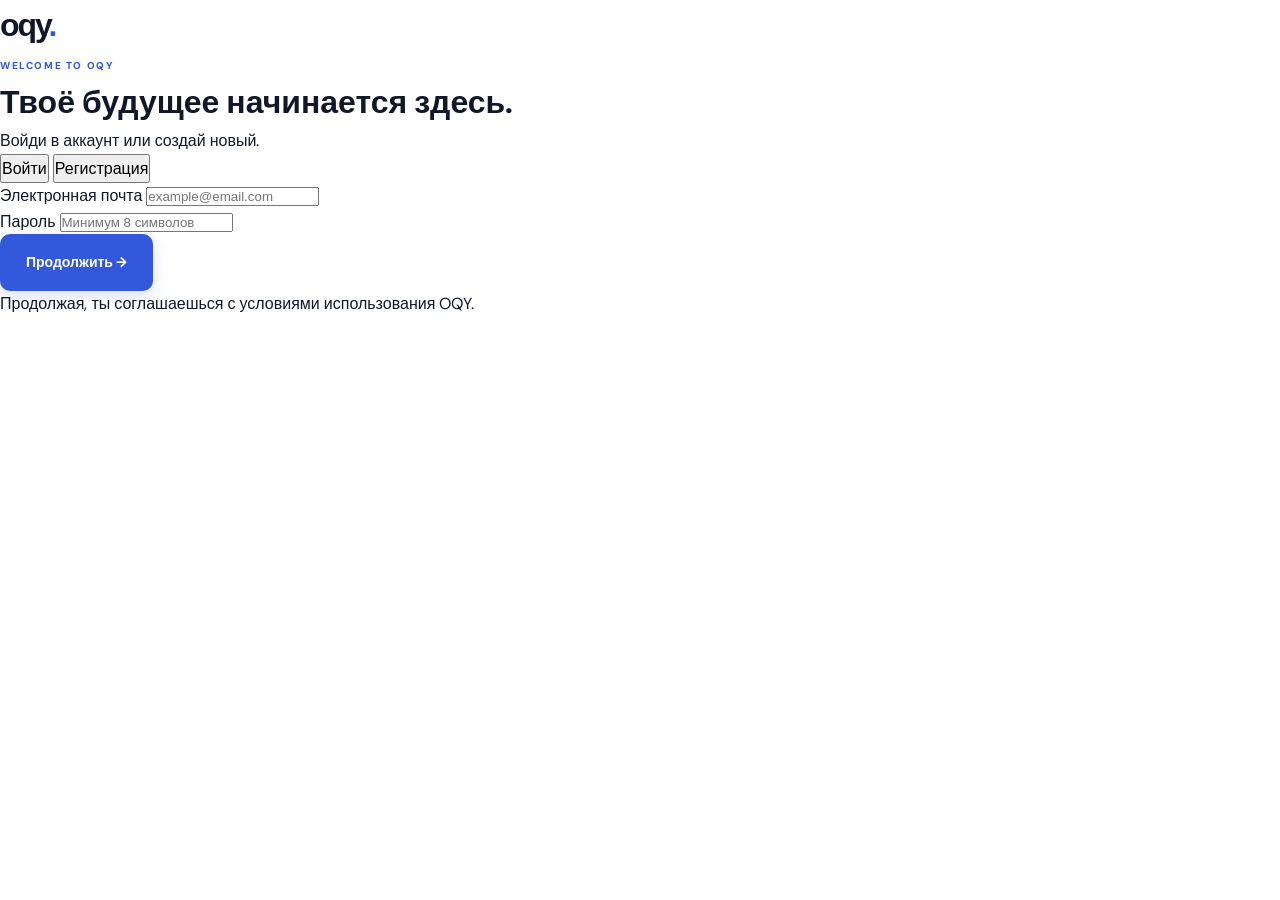
==== login.html @ 279ed332 "Create login.html" ====
<!DOCTYPE html>
<html lang="ru">
<head>
    <meta charset="UTF-8">
    <meta name="viewport" content="width=device-width, initial-scale=1.0">
    <title>Вход и регистрация — OQY</title>

    <link rel="stylesheet" href="CSS/style.css">
    <link rel="stylesheet" href="CSS/responsive.css">

    <link rel="preconnect" href="https://fonts.googleapis.com">
    <link href="https://fonts.googleapis.com/css2?family=DM+Sans:wght@400;500;600;700;800&display=swap" rel="stylesheet">
</head>

<body>

    <main class="auth-page">

        <a href="index.html" class="logo">oqy<span>.</span></a>

        <div class="auth-container">

            <div class="auth-heading">
                <span class="section-label">WELCOME TO OQY</span>
                <h1>Твоё будущее начинается здесь.</h1>
                <p>Войди в аккаунт или создай новый.</p>
            </div>

            <div class="auth-tabs">
                <button class="auth-tab active" id="loginTab">
                    Войти
                </button>

                <button class="auth-tab" id="registerTab">
                    Регистрация
                </button>
            </div>

            <form id="authForm">

                <div class="form-group" id="nameGroup" hidden>
                    <label for="name">Имя</label>
                    <input type="text" id="name" placeholder="Твоё имя">
                </div>

                <div class="form-group">
                    <label for="email">Электронная почта</label>
                    <input type="email" id="email" placeholder="example@email.com" required>
                </div>

                <div class="form-group">
                    <label for="password">Пароль</label>
                    <input type="password" id="password" placeholder="Минимум 8 символов" minlength="8" required>
                </div>

                <button type="submit" class="btn btn-primary btn-large">
                    Продолжить →
                </button>

            </form>

            <p class="auth-footer">
                Продолжая, ты соглашаешься с условиями использования OQY.
            </p>

        </div>

    </main>

    <script src="JS/app.js" defer></script>
    <script src="JS/auth.js" defer></script>

</body>
</html>
---- CSS/style.css ----
:root {
  --primary: #3458db;
  --primary-dark: #2545bd;
  --primary-light: #edf1ff;
  --purple: #7856df;
  --dark: #101828;
  --text: #344054;
  --muted: #8490a5;
  --background: #ffffff;
  --surface: #f7f8fc;
  --border: #e9edf4;
  --green: #16a779;
  --radius: 20px;
  --shadow: 0 12px 40px rgba(16, 24, 40, .07);
}

* {
  margin: 0;
  padding: 0;
  box-sizing: border-box;
}

html {
  scroll-behavior: smooth;
}

body {
  font-family: 'DM Sans', sans-serif;
  color: var(--dark);
  background: var(--background);
  line-height: 1.6;
  overflow-x: hidden;
}

a {
  text-decoration: none;
  color: inherit;
}

button {
  font: inherit;
  cursor: pointer;
}

.container {
  width: min(1180px, 90%);
  margin: 0 auto;
}

/* HEADER */

.header {
  height: 82px;
  border-bottom: 1px solid var(--border);
  background: rgba(255,255,255,.95);
  position: sticky;
  top: 0;
  z-index: 100;
  backdrop-filter: blur(16px);
}

.nav {
  height: 100%;
  display: flex;
  align-items: center;
  justify-content: space-between;
}

.logo {
  font-family: 'Manrope', sans-serif;
  font-size: 32px;
  font-weight: 800;
  letter-spacing: -2px;
  color: var(--dark);
}

.logo span {
  color: var(--primary);
}

.nav-links {
  display: flex;
  align-items: center;
  gap: 30px;
}

.nav-links a,
.login-link {
  font-size: 13px;
  font-weight: 600;
  color: #596579;
  transition: .2s;
}

.nav-links a:hover,
.login-link:hover {
  color: var(--primary);
}

.nav-actions {
  display: flex;
  align-items: center;
  gap: 22px;
}

/* BUTTONS */

.btn {
  display: inline-flex;
  justify-content: center;
  align-items: center;
  gap: 12px;
  padding: 13px 23px;
  border-radius: 10px;
  font-size: 13px;
  font-weight: 700;
  transition: .25s ease;
  border: 1px solid transparent;
}

.btn-primary {
  background: var(--primary);
  color: white;
  box-shadow: 0 5px 15px rgba(52,88,219,.18);
}

.btn-primary:hover {
  background: var(--primary-dark);
  transform: translateY(-2px);
  box-shadow: 0 9px 22px rgba(52,88,219,.25);
}

.btn-outline {
  border-color: var(--border);
  color: var(--dark);
  background: white;
}

.btn-outline:hover {
  border-color: var(--primary);
  color: var(--primary);
}

.btn-large {
  padding: 16px 25px;
  font-size: 14px;
}

.btn-white {
  background: white;
  color: var(--primary);
}

.btn-white:hover {
  background: #edf1ff;
  transform: translateY(-2px);
}

/* HERO */

.hero {
  padding: 100px 0 110px;
  background:
    radial-gradient(ellipse at 80% 20%, rgba(120,86,223,.09), transparent 38%),
    radial-gradient(ellipse at 15% 90%, rgba(52,88,219,.07), transparent 40%);
}

.hero-grid {
  display: grid;
  grid-template-columns: 1.05fr .95fr;
  align-items: center;
  gap: 65px;
}

.eyebrow,
.section-label {
  color: var(--primary);
  font-size: 10px;
  font-weight: 800;
  letter-spacing: 1.6px;
}

.eyebrow {
  display: inline-flex;
  align-items: center;
  gap: 9px;
  padding: 9px 13px;
  background: var(--primary-light);
  border-radius: 30px;
  margin-bottom: 28px;
}

.status-dot {
  width: 7px;
  height: 7px;
  border-radius: 50%;
  background: var(--green);
}

.hero h1 {
  font-family: 'Manrope', sans-serif;
  font-size: clamp(43px, 5vw, 67px);
  line-height: 1.12;
  letter-spacing: -3.5px;
  font-weight: 800;
}

.hero h1 span {
  color: var(--primary);
  display: block;
}

.hero-description {
  margin-top: 25px;
  max-width: 510px;
  color: #697586;
  font-size: 16px;
  line-height: 1.9;
}

.hero-actions {
  display: flex;
  flex-wrap: wrap;
  gap: 13px;
  margin-top: 32px;
}

.hero-note {
  display: flex;
  align-items: center;
  gap: 14px;
  margin-top: 40px;
}

.hero-note p {
  color: var(--muted);
  font-size: 12px;
}

.avatar-stack {
  display: flex;
}

.avatar-stack span {
  width: 31px;
  height: 31px;
  border: 2px solid white;
  border-radius: 50%;
  display: grid;
  place-items: center;
  color: white;
  font-size: 9px;
  font-weight: 800;
  background: var(--primary);
  margin-left: -6px;
}

.avatar-stack span:first-child {
  margin-left: 0;
}

.avatar-stack span:nth-child(2) {
  background: var(--purple);
}

.avatar-stack span:nth-child(3) {
  background: #16a779;
}

/* HERO DASHBOARD */

.hero-visual {
  position: relative;
  padding: 30px;
}

.dashboard-preview {
  background: white;
  border: 1px solid var(--border);
  border-radius: 22px;
  padding: 27px;
  box-shadow: 0 30px 80px rgba(39,54,100,.12);
  position: relative;
  z-index: 2;
}

.preview-top,
.preview-bottom,
.progress-info {
  display: flex;
  align-items: center;
  justify-content: space-between;
}

.muted {
  font-size: 9px;
  letter-spacing: 1.2px;
  color: #9aa4b5;
  font-weight: 800;
}

.preview-top h3 {
  font-size: 20px;
  margin-top: 5px;
}

.profile-circle {
  width: 40px;
  height: 40px;
  border-radius: 13px;
  background: var(--primary-light);
  display: grid;
  place-items: center;
  color: var(--primary);
  font-weight: 800;
}

.preview-card {
  background: var(--surface);
  border-radius: 15px;
  padding: 20px;
  margin-top: 25px;
}

.preview-card h3 {
  font-size: 17px;
  margin-top: 9px;
}

.progress-info {
  margin-top: 21px;
  font-size: 11px;
  color: #7c8798;
}

.progress-info strong {
  color: var(--primary);
  font-size: 13px;
}

.progress-bar {
  height: 7px;
  background: #e3e8f4;
  border-radius: 20px;
  margin-top: 9px;
  overflow: hidden;
}

.progress-bar div {
  height: 100%;
  border-radius: inherit;
  background: linear-gradient(90deg, var(--primary), var(--purple));
}

.preview-stats {
  display: grid;
  grid-template-columns: 1fr 1fr;
  gap: 12px;
  margin-top: 15px;
}

.stat-card {
  border: 1px solid var(--border);
  border-radius: 14px;
  padding: 15px;
  display: flex;
  flex-direction: column;
  gap: 5px;
}

.stat-card strong {
  font-size: 17px;
}

.stat-card small {
  font-size: 10px;
  color: var(--muted);
}

.stat-icon {
  width: 30px;
  height: 30px;
  border-radius: 9px;
  display: grid;
  place-items: center;
  font-weight: 800;
}

.blue {
  background: #e9efff;
  color: var(--primary);
}

.purple {
  background: #f1ebff;
  color: var(--purple);
}

.preview-bottom {
  border-top: 1px solid var(--border);
  margin-top: 18px;
  padding-top: 18px;
}

.preview-bottom h4 {
  margin-top: 5px;
  font-size: 14px;
}

.arrow-circle {
  background: var(--primary-light);
  color: var(--primary);
  border-radius: 50%;
  width: 35px;
  height: 35px;
  display: grid;
  place-items: center;
}

.floating-card {
  display: flex;
  gap: 12px;
  align-items: center;
  background: white;
  border: 1px solid var(--border);
  padding: 13px 16px;
  border-radius: 14px;
  box-shadow: var(--shadow);
  position: absolute;
  z-index: 3;
}

.floating-card strong,
.floating-card small {
  display: block;
}

.floating-card strong {
  font-size: 11px;
}

.floating-card small {
  color: var(--muted);
  font-size: 9px;
  margin-top: 3px;
}

.floating-icon {
  width: 32px;
  height: 32px;
  background: var(--primary-light);
  color: var(--primary);
  display: grid;
  place-items: center;
  border-radius: 9px;
}

.floating-icon.green {
  background: #e5f8ef;
  color: var(--green);
}

.floating-top {
  top: 0;
  right: -10px;
}

.floating-bottom {
  bottom: 0;
  left: -15px;
}

/* TRUST */

.trust-section {
  padding: 28px 0;
  border-top: 1px solid var(--border);
  border-bottom: 1px solid var(--border);
}

.trust-inner {
  display: flex;
  align-items: center;
  justify-content: space-between;
  gap: 20px;
}

.trust-inner span {
  font-size: 9px;
  color: var(--muted);
  font-weight: 800;
  letter-spacing: 1px;
}

.trust-inner div {
  font-weight: 800;
  font-size: 15px;
  color: #8994a8;
}

/* SECTIONS */

.section {
  padding: 105px 0;
}

.section-heading {
  text-align: center;
  margin-bottom: 55px;
}

.section-heading h2,
.preparation h2,
.business-grid h2,
.university-banner h2,
.premium-banner h2,
.final-cta h2 {
  font-family: 'Manrope', sans-serif;
  font-size: clamp(34px, 4vw, 47px);
  font-weight: 800;
  letter-spacing: -2px;
  line-height: 1.2;
  margin-top: 17px;
}

.section-heading p {
  color: var(--muted);
  font-size: 14px;
  margin-top: 15px;
}

/* FEATURES */

.feature-grid {
  display: grid;
  grid-template-columns: repeat(3, 1fr);
  gap: 18px;
}

.feature-card {
  padding: 30px;
  border: 1px solid var(--border);
  border-radius: var(--radius);
  transition: .25s;
  background: white;
}

.feature-card:hover {
  transform: translateY(-5px);
  box-shadow: var(--shadow);
  border-color: #d8e0ff;
}

.feature-icon {
  width: 43px;
  height: 43px;
  display: grid;
  place-items: center;
  border-radius: 12px;
  font-weight: 800;
  font-size: 13px;
  margin-bottom: 22px;
}

.blue-bg {
  background: #eaf0ff;
  color: var(--primary);
}

.purple-bg {
  background: #f0eaff;
  color: var(--purple);
}

.green-bg {
  background: #e4f7ee;
  color: #16986c;
}

.orange-bg {
  background: #fff1e4;
  color: #e48c35;
}

.feature-tag {
  display: block;
  font-size: 9px;
  font-weight: 800;
  color: var(--muted);
  letter-spacing: 1px;
  margin-bottom: 11px;
}

.feature-card h3 {
  font-size: 21px;
  line-height: 1.35;
  letter-spacing: -.6px;
}

.feature-card p {
  color: var(--muted);
  font-size: 12px;
  line-height: 1.8;
  margin-top: 13px;
  min-height: 65px;
}

.feature-card a {
  display: inline-block;
  margin-top: 20px;
  color: var(--primary);
  font-size: 12px;
  font-weight: 800;
}

/* PREPARATION */

.preparation {
  background: var(--surface);
}

.preparation-grid {
  display: grid;
  grid-template-columns: 1fr 1fr;
  gap: 90px;
  align-items: center;
}

.preparation p,
.business-grid > div:first-child > p,
.university-banner p,
.premium-banner p {
  color: var(--muted);
  font-size: 14px;
  line-height: 1.9;
  max-width: 430px;
  margin: 22px 0 27px;
}

.exam-list {
  display: flex;
  flex-direction: column;
  gap: 12px;
}

.exam-item {
  display: flex;
  align-items: center;
  gap: 16px;
  padding: 18px;
  background: white;
  border: 1px solid var(--border);
  border-radius: 14px;
  transition: .2s;
}

.exam-item:hover {
  transform: translateX(5px);
  border-color: #cbd6ff;
}

.exam-item > div:nth-child(2) {
  flex: 1;
}

.exam-item strong,
.exam-item small {
  display: block;
}

.exam-item strong {
  font-size: 14px;
}

.exam-item small {
  color: var(--muted);
  font-size: 10px;
  margin-top: 4px;
}

.exam-item > span {
  color: var(--primary);
  font-size: 20px;
}

.exam-logo {
  width: 43px;
  height: 43px;
  display: grid;
  place-items: center;
  border-radius: 12px;
  font-weight: 800;
}

.sat-logo {
  background: #eaf0ff;
  color: var(--primary);
}

.ielts-logo {
  background: #f0eaff;
  color: var(--purple);
}

.ent-logo {
  background: #e3f8ed;
  color: var(--green);
}

.school-logo {
  background: #fff0e3;
  color: #d88931;
}

/* UNIVERSITY */

.university-banner {
  padding: 65px;
  background: linear-gradient(115deg, #263eae, #526de2);
  color: white;
  border-radius: 25px;
  display: flex;
  justify-content: space-between;
  align-items: center;
  overflow: hidden;
  position: relative;
}

.university-banner .section-label {
  color: #c6d1ff;
}

.university-banner h2 {
  font-size: 43px;
}

.university-banner p {
  color: #d4dcff;
}

.university-decoration {
  position: relative;
  width: 270px;
  height: 270px;
  flex-shrink: 0;
  display: grid;
  place-items: center;
}

.uni-circle {
  width: 115px;
  height: 115px;
  border-radius: 50%;
  background: rgba(255,255,255,.15);
  border: 1px solid rgba(255,255,255,.4);
  display: grid;
  place-items: center;
  font-size: 25px;
  font-weight: 800;
  z-index: 2;
  backdrop-filter: blur(10px);
}

.uni-orbit {
  border: 1px solid rgba(255,255,255,.25);
  position: absolute;
  border-radius: 50%;
}

.orbit-one {
  width: 200px;
  height: 200px;
}

.orbit-two {
  width: 270px;
  height: 270px;
}

/* BUSINESS */

.business-grid {
  display: grid;
  grid-template-columns: 1fr 1fr;
  gap: 70px;
  align-items: center;
}

.business-panel {
  background: white;
  border: 1px solid var(--border);
  border-radius: 22px;
  padding: 28px;
  box-shadow: var(--shadow);
}

.business-panel h3 {
  font-size: 20px;
  margin-top: 10px;
}

.business-metrics {
  display: grid;
  grid-template-columns: repeat(3, 1fr);
  gap: 10px;
  margin-top: 25px;
}

.business-metrics div {
  background: var(--surface);
  padding: 14px 10px;
  border-radius: 12px;
}

.business-metrics strong,
.business-metrics small {
  display: block;
}

.business-metrics strong {
  font-size: 21px;
  color: var(--primary);
}

.business-metrics small {
  font-size: 9px;
  color: var(--muted);
}

.business-chart {
  margin-top: 25px;
  padding: 15px;
  background: var(--surface);
  border-radius: 13px;
}

.business-chart > span {
  font-size: 11px;
  font-weight: 700;
}

.chart-bars {
  height: 100px;
  display: flex;
  align-items: flex-end;
  gap: 12px;
  margin-top: 15px;
}

.chart-bars i {
  flex: 1;
  background: linear-gradient(180deg, #7691ff, var(--primary));
  border-radius: 5px 5px 0 0;
}

.demo-note {
  display: block;
  margin-top: 12px;
  color: var(--muted);
  font-size: 9px;
  text-align: right;
}

/* PREMIUM */

.premium-section {
  background: var(--surface);
}

.premium-banner {
  display: flex;
  align-items: center;
  justify-content: space-between;
  background: white;
  border: 1px solid var(--border);
  border-radius: 23px;
  padding: 55px 65px;
}

.premium-symbol {
  font-size: 115px;
  color: var(--primary);
  opacity: .15;
}

/* CTA */

.final-cta {
  padding: 90px 0;
  background: linear-gradient(115deg, #263eae, #526de2);
  color: white;
  text-align: center;
}

.final-cta .section-label {
  color: #c6d1ff;
}

.final-cta h2 {
  font-size: 49px;
}

.final-cta p {
  color: #d4dcff;
  font-size: 14px;
  margin: 18px 0 27px;
}

/* FOOTER */

.footer {
  padding: 27px 0;
  border-top: 1px solid var(--border);
}

.footer-inner {
  display: flex;
  justify-content: space-between;
  align-items: center;
  gap: 20px;
}

.footer-inner p,
.footer-inner div a {
  color: var(--muted);
  font-size: 11px;
}

.footer-inner div {
  display: flex;
  gap: 20px;
}

/* ANIMATIONS */

@keyframes fadeUp {
  from {
    opacity: 0;
    transform: translateY(15px);
  }
  to {
    opacity: 1;
    transform: translateY(0);
  }
}

.hero-content,
.hero-visual {
  animation: fadeUp .7s ease both;
}

.hero-visual {
  animation-delay: .15s;
}

.feature-card,
.exam-item {
  will-change: transform;
}
---- CSS/responsive.css ----
/* ================================
   OQY RESPONSIVE STYLES
================================ */

/* Large tablets and small laptops */
@media (max-width: 1100px) {
    .container {
        width: min(100% - 40px, 1000px);
    }

    .hero-grid {
        gap: 35px;
    }

    .hero-title {
        font-size: 54px;
    }

    .features-grid {
        grid-template-columns: repeat(2, 1fr);
    }

    .business-grid,
    .preparation-grid {
        gap: 30px;
    }
}

/* Tablets */
@media (max-width: 850px) {
    .container {
        width: min(100% - 36px, 720px);
    }

    .nav-links {
        display: none;
    }

    .hero-grid {
        grid-template-columns: 1fr;
        gap: 50px;
    }

    .hero-content {
        max-width: 650px;
    }

    .hero-title {
        font-size: 52px;
    }

    .hero-visual {
        max-width: 580px;
        width: 100%;
        margin: 0 auto;
    }

    .preparation-grid,
    .business-grid {
        grid-template-columns: 1fr;
    }

    .preparation-content {
        max-width: 650px;
    }

    .business-content {
        max-width: 650px;
    }

    .university-banner {
        gap: 25px;
    }

    .section {
        padding: 80px 0;
    }
}

/* Mobile devices */
@media (max-width: 600px) {
    .container {
        width: calc(100% - 32px);
    }

    .header {
        padding: 14px 0;
    }

    .header-actions {
        gap: 10px;
    }

    .header-actions .btn {
        padding: 10px 15px;
        font-size: 13px;
    }

    .logo {
        font-size: 25px;
    }

    .hero {
        padding: 55px 0 65px;
    }

    .hero-grid {
        gap: 40px;
    }

    .hero-title {
        font-size: clamp(36px, 10vw, 46px);
        line-height: 1.1;
        letter-spacing: -1.8px;
    }

    .hero-description {
        font-size: 15px;
        line-height: 1.7;
    }

    .hero-actions {
        flex-wrap: wrap;
        gap: 12px;
    }

    .hero-actions .btn {
        width: 100%;
        justify-content: center;
    }

    .hero-visual {
        transform: scale(0.96);
        transform-origin: top center;
    }

    .dashboard-preview {
        padding: 16px;
    }

    .floating-card {
        display: none;
    }

    .section {
        padding: 65px 0;
    }

    .section-title {
        font-size: 32px;
        line-height: 1.2;
    }

    .section-description {
        font-size: 14px;
    }

    .features-grid {
        grid-template-columns: 1fr;
        gap: 14px;
    }

    .feature-card {
        padding: 22px;
    }

    .trust-section {
        padding: 25px 0;
    }

    .trust-items {
        flex-wrap: wrap;
        justify-content: center;
        gap: 15px 22px;
    }

    .exam-grid {
        grid-template-columns: 1fr;
    }

    .university-banner {
        flex-direction: column;
        align-items: flex-start;
        padding: 28px;
    }

    .university-banner .btn {
        width: 100%;
        justify-content: center;
    }

    .business-grid {
        gap: 25px;
    }

    .business-preview {
        padding: 18px;
    }

    .business-stats {
        grid-template-columns: repeat(2, 1fr);
        gap: 12px;
    }

    .premium-banner {
        padding: 30px 22px;
        flex-direction: column;
        align-items: flex-start;
    }

    .premium-banner .btn {
        width: 100%;
        justify-content: center;
    }

    .final-cta {
        padding: 65px 0;
    }

    .final-cta h2 {
        font-size: 34px;
    }

    .footer-content {
        flex-direction: column;
        gap: 30px;
    }

    .footer-links {
        flex-wrap: wrap;
        gap: 14px 22px;
    }
}

/* Very small phones */
@media (max-width: 380px) {
    .container {
        width: calc(100% - 24px);
    }

    .hero-title {
        font-size: 34px;
    }

    .section-title {
        font-size: 28px;
    }

    .header-actions .btn {
        padding: 9px 11px;
        font-size: 12px;
    }

    .dashboard-preview {
        padding: 12px;
    }
}
html, body {
    width: 100%;
    overflow-x: hidden;
}

body {
    max-width: 100%;
}
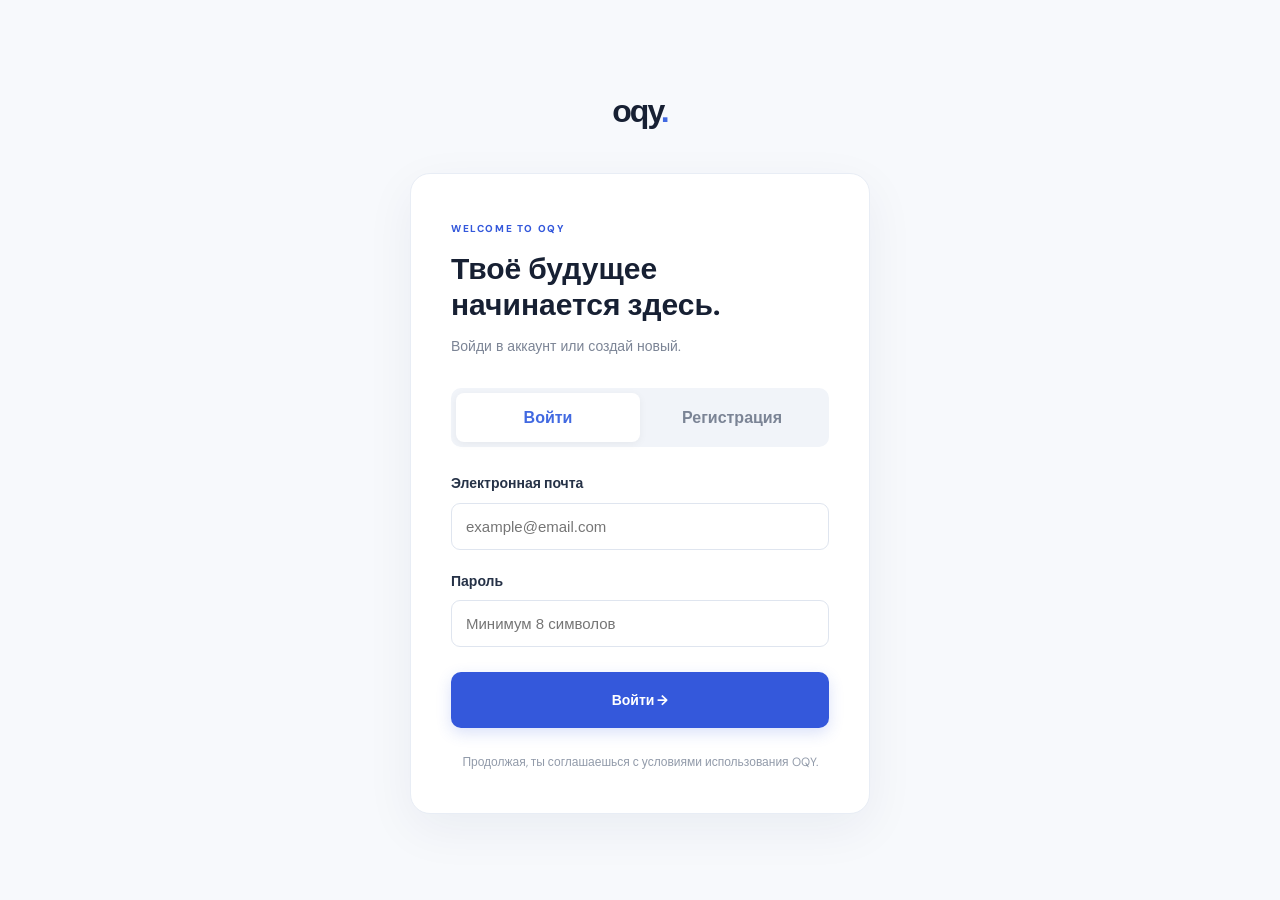
==== commit 4bd26969: "Update login.html" ====
--- a/login.html
+++ b/login.html
@@ -66,9 +66,8 @@
         </div>
 
     </main>
-
-    <script src="JS/app.js" defer></script>
-    <script src="JS/auth.js" defer></script>
+<script src="JS/app.js" defer></script>
+<script type="module" src="JS/auth.js"></script>
 
 </body>
 </html>
--- a/CSS/style.css
+++ b/CSS/style.css
@@ -953,8 +953,535 @@
 .hero-visual {
   animation-delay: .15s;
 }
-
+/* =================================
+   OQY AUTHENTICATION PAGE
+================================= */
+
+.auth-page {
+    min-height: 100vh;
+    display: flex;
+    flex-direction: column;
+    align-items: center;
+    justify-content: center;
+    padding: 40px 20px;
+    background: #f7f9fc;
+}
+
+.auth-page > .logo {
+    font-size: 32px;
+    font-weight: 800;
+    text-decoration: none;
+    color: #172033;
+    margin-bottom: 35px;
+}
+
+.auth-page > .logo span {
+    color: #4169e1;
+}
+
+.auth-container {
+    width: 100%;
+    max-width: 460px;
+    padding: 40px;
+    background: #ffffff;
+    border: 1px solid #e8edf5;
+    border-radius: 20px;
+    box-shadow: 0 15px 50px rgba(20, 40, 80, 0.06);
+}
+
+.auth-heading {
+    margin-bottom: 30px;
+}
+
+.auth-heading h1 {
+    font-size: 30px;
+    line-height: 1.2;
+    margin: 12px 0;
+    color: #172033;
+}
+
+.auth-heading p {
+    color: #7b8495;
+    font-size: 14px;
+}
+
+.auth-tabs {
+    display: flex;
+    padding: 5px;
+    background: #f1f4f9;
+    border-radius: 10px;
+    margin-bottom: 25px;
+}
+
+.auth-tab {
+    flex: 1;
+    padding: 12px;
+    border: none;
+    background: transparent;
+    border-radius: 8px;
+    cursor: pointer;
+    font-weight: 600;
+    color: #7b8495;
+}
+
+.auth-tab.active {
+    background: #ffffff;
+    color: #4169e1;
+    box-shadow: 0 2px 8px rgba(0,0,0,0.05);
+}
+
+.form-group {
+    margin-bottom: 20px;
+}
+
+.form-group label {
+    display: block;
+    margin-bottom: 8px;
+    font-size: 14px;
+    font-weight: 600;
+    color: #263247;
+}
+
+.form-group input {
+    width: 100%;
+    padding: 14px;
+    border: 1px solid #dfe5ef;
+    border-radius: 9px;
+    outline: none;
+    font-size: 15px;
+    transition: 0.2s;
+}
+
+.form-group input:focus {
+    border-color: #4169e1;
+    box-shadow: 0 0 0 3px rgba(65,105,225,0.1);
+}
+
+#authForm .btn {
+    width: 100%;
+    justify-content: center;
+    margin-top: 5px;
+}
+
+.auth-footer {
+    margin-top: 25px;
+    text-align: center;
+    font-size: 12px;
+    line-height: 1.6;
+    color: #929baa;
+}
 .feature-card,
 .exam-item {
   will-change: transform;
 }
+
+/* =====================================
+   OQY STUDENT DASHBOARD
+===================================== */
+
+.student-dashboard {
+    min-height: 100vh;
+    display: grid;
+    grid-template-columns: 250px minmax(0, 1fr);
+    background: #f6f8fc;
+    color: #172033;
+}
+
+/* SIDEBAR */
+
+.student-sidebar {
+    background: #ffffff;
+    border-right: 1px solid #e9edf4;
+    padding: 30px 22px;
+    display: flex;
+    flex-direction: column;
+    min-height: 100vh;
+    position: sticky;
+    top: 0;
+    height: 100vh;
+}
+
+.student-sidebar .logo {
+    font-size: 30px;
+    font-weight: 800;
+    text-decoration: none;
+    color: #172033;
+    margin-bottom: 55px;
+}
+
+.student-sidebar .logo span {
+    color: #4169e1;
+}
+
+.student-nav {
+    display: flex;
+    flex-direction: column;
+    gap: 8px;
+}
+
+.student-nav a {
+    text-decoration: none;
+    color: #778196;
+    padding: 13px 15px;
+    border-radius: 10px;
+    font-size: 14px;
+    font-weight: 600;
+    transition: 0.2s;
+}
+
+.student-nav a:hover,
+.student-nav a.active {
+    background: #edf2ff;
+    color: #4169e1;
+}
+
+.sidebar-bottom {
+    margin-top: auto;
+    display: flex;
+    flex-direction: column;
+    gap: 15px;
+    padding-top: 25px;
+    border-top: 1px solid #edf0f5;
+}
+
+.sidebar-bottom span {
+    color: #9ba4b4;
+    font-size: 11px;
+    font-weight: 700;
+    letter-spacing: 1px;
+}
+
+.sidebar-bottom a {
+    color: #4169e1;
+    text-decoration: none;
+    font-size: 13px;
+}
+
+/* MAIN CONTENT */
+
+.student-main {
+    min-width: 0;
+    padding: 42px;
+}
+
+.student-header {
+    display: flex;
+    align-items: center;
+    justify-content: space-between;
+    margin-bottom: 35px;
+}
+
+.student-header h1 {
+    font-size: 32px;
+    margin: 10px 0;
+}
+
+.student-header p {
+    color: #8490a3;
+    font-size: 14px;
+}
+
+.student-avatar {
+    width: 48px;
+    height: 48px;
+    display: grid;
+    place-items: center;
+    background: #4169e1;
+    color: white;
+    font-weight: 700;
+    border-radius: 50%;
+}
+
+/* OVERVIEW */
+
+.student-overview {
+    display: grid;
+    grid-template-columns: repeat(3, minmax(0, 1fr));
+    gap: 18px;
+    margin-bottom: 45px;
+}
+
+.dashboard-card {
+    background: white;
+    border: 1px solid #e9edf4;
+    padding: 25px;
+    border-radius: 16px;
+    transition: 0.2s;
+}
+
+.dashboard-card:hover {
+    transform: translateY(-3px);
+    box-shadow: 0 12px 30px rgba(30, 50, 90, 0.06);
+}
+
+.dashboard-label {
+    font-size: 10px;
+    font-weight: 800;
+    letter-spacing: 1px;
+    color: #929bad;
+}
+
+.dashboard-card h2 {
+    font-size: 23px;
+    margin: 17px 0 8px;
+}
+
+.dashboard-card p {
+    color: #8490a3;
+    font-size: 13px;
+    line-height: 1.6;
+    margin-bottom: 18px;
+}
+
+.dashboard-card a {
+    color: #4169e1;
+    font-size: 13px;
+    font-weight: 700;
+    text-decoration: none;
+}
+
+/* SECTIONS */
+
+.student-section {
+  scroll-margin-top: 30px;
+    margin-bottom: 45px;
+    background: white;
+    padding: 30px;
+    border: 1px solid #e9edf4;
+    border-radius: 17px;
+}
+
+.student-section h2 {
+    font-size: 25px;
+    margin: 10px 0;
+}
+
+.student-section > p {
+    color: #8490a3;
+    font-size: 14px;
+    line-height: 1.7;
+    margin-bottom: 15px;
+}
+
+.student-section > a {
+    color: #4169e1;
+    font-size: 14px;
+    font-weight: 700;
+    text-decoration: none;
+}
+
+.student-section-heading {
+    margin-bottom: 25px;
+}
+
+/* LEARNING MODULES */
+
+.student-module-grid {
+    display: grid;
+    grid-template-columns: repeat(2, minmax(0, 1fr));
+    gap: 16px;
+}
+
+.student-module {
+    padding: 23px;
+    border: 1px solid #edf0f5;
+    border-radius: 13px;
+    transition: 0.2s;
+}
+
+.student-module:hover {
+    border-color: #4169e1;
+    transform: translateY(-2px);
+}
+
+.student-module > span {
+    color: #4169e1;
+    font-size: 12px;
+    font-weight: 800;
+    letter-spacing: 1px;
+}
+
+.student-module h3 {
+    font-size: 17px;
+    margin: 13px 0 8px;
+}
+
+.student-module p {
+    font-size: 13px;
+    color: #8490a3;
+    margin-bottom: 17px;
+}
+
+.student-module a {
+    color: #4169e1;
+    font-size: 13px;
+    font-weight: 700;
+    text-decoration: none;
+}
+
+/* LINKS */
+
+.student-dashboard a {
+    transition: 0.2s;
+}
+/* =====================================
+   OQY DASHBOARD SMOOTH NAVIGATION
+===================================== */
+
+html {
+    scroll-behavior: smooth;
+}
+
+
+/* =====================================
+   OQY DASHBOARD MODULE INTERACTIONS
+===================================== */
+
+.student-module {
+    cursor: pointer;
+    transition:
+        transform 0.25s ease,
+        box-shadow 0.25s ease,
+        border-color 0.25s ease;
+}
+
+.student-module:hover {
+    transform: translateY(-5px);
+    box-shadow: 0 14px 35px rgba(20, 35, 70, 0.08);
+    border-color: #cbd5e1;
+}
+
+.student-module a {
+    transition: color 0.2s ease;
+}
+
+.student-module a:hover {
+    color: #4f46e5;
+}
+
+.student-section h2 {
+    scroll-margin-top: 30px;
+}
+/* =====================================
+   OQY DASHBOARD OVERVIEW INTERACTIONS
+===================================== */
+
+.dashboard-card {
+    transition:
+        transform 0.25s ease,
+        box-shadow 0.25s ease,
+        border-color 0.25s ease;
+}
+
+.dashboard-card:hover {
+    transform: translateY(-4px);
+    box-shadow: 0 12px 30px rgba(20, 35, 70, 0.07);
+    border-color: #d5dbea;
+}
+
+.dashboard-card a {
+    display: inline-block;
+    transition:
+        color 0.2s ease,
+        transform 0.2s ease;
+}
+/* =====================================
+   OQY DASHBOARD LOGOUT BUTTON
+===================================== */
+
+.logout-button {
+    display: block;
+    width: 100%;
+    margin-top: 14px;
+    padding: 11px 12px;
+
+    border: 1px solid #e5e7eb;
+    border-radius: 10px;
+
+    background: transparent;
+    color: #64748b;
+
+    font-family: inherit;
+    font-size: 13px;
+    text-align: left;
+
+    cursor: pointer;
+
+    transition:
+        background 0.2s ease,
+        color 0.2s ease,
+        border-color 0.2s ease;
+}
+
+.logout-button:hover {
+    background: #fff1f2;
+    color: #dc2626;
+    border-color: #fecaca;
+}
+/* =====================================
+   OQY DASHBOARD KEYBOARD ACCESSIBILITY
+===================================== */
+
+.student-nav a:focus-visible,
+.sidebar-bottom a:focus-visible,
+.logout-button:focus-visible,
+.student-module a:focus-visible,
+.dashboard-card a:focus-visible {
+    outline: 3px solid #6366f1;
+    outline-offset: 4px;
+    border-radius: 6px;
+}
+
+.logout-button:focus-visible {
+    outline-offset: 3px;
+}
+.dashboard-card a:hover {
+    color: #4f46e5;
+    transform: translateX(3px);
+}
+/* =====================================
+   OQY NOTIFICATION SYSTEM
+===================================== */
+
+.oqy-notification {
+    position: fixed;
+    top: 25px;
+    right: 25px;
+    z-index: 9999;
+
+    max-width: 360px;
+    padding: 16px 22px;
+
+    background: #111827;
+    color: #ffffff;
+
+    border-radius: 12px;
+    box-shadow: 0 12px 35px rgba(0, 0, 0, 0.15);
+
+    font-size: 14px;
+    font-weight: 500;
+
+    opacity: 0;
+    transform: translateY(-15px);
+
+    transition:
+        opacity 0.3s ease,
+        transform 0.3s ease;
+}
+
+.oqy-notification.visible {
+    opacity: 1;
+    transform: translateY(0);
+}
+
+.oqy-notification.success {
+    border-left: 4px solid #22c55e;
+}
+
+.oqy-notification.error {
+    border-left: 4px solid #ef4444;
+}
+
+.oqy-notification.warning {
+    border-left: 4px solid #f59e0b;
+}
--- a/CSS/responsive.css
+++ b/CSS/responsive.css
@@ -259,7 +259,254 @@
     width: 100%;
     overflow-x: hidden;
 }
+/* =================================
+   OQY AUTH RESPONSIVE
+================================= */
+
+@media (max-width: 600px) {
+
+    .auth-page {
+        padding: 25px 16px;
+        justify-content: center;
+    }
+
+    .auth-page > .logo {
+        font-size: 29px;
+        margin-bottom: 25px;
+    }
+
+    .auth-container {
+        width: 100%;
+        padding: 26px 20px;
+        border-radius: 16px;
+    }
+
+    .auth-heading h1 {
+        font-size: 25px;
+    }
+
+    .auth-heading p {
+        font-size: 13px;
+    }
+
+    .auth-tabs {
+        margin-bottom: 22px;
+    }
+
+    .auth-tab {
+        padding: 13px 8px;
+        font-size: 14px;
+    }
+
+    .form-group input {
+        padding: 13px;
+        font-size: 16px;
+    }
+
+    .auth-footer {
+        font-size: 11px;
+    }
+
+}
 
 body {
     max-width: 100%;
 }
+/* =====================================
+   OQY STUDENT DASHBOARD RESPONSIVE
+===================================== */
+
+@media (max-width: 1100px) {
+
+    .student-dashboard {
+        grid-template-columns: 210px minmax(0, 1fr);
+    }
+
+    .student-main {
+        padding: 30px;
+    }
+
+    .student-overview {
+        grid-template-columns: repeat(2, minmax(0, 1fr));
+    }
+
+}
+
+@media (max-width: 768px) {
+
+    .student-dashboard {
+        display: block;
+    }
+
+    .student-sidebar {
+        position: relative;
+        width: 100%;
+        height: auto;
+        min-height: auto;
+        padding: 18px 20px;
+        border-right: none;
+        border-bottom: 1px solid #e9edf4;
+    }
+
+    .student-sidebar .logo {
+        margin-bottom: 20px;
+        font-size: 26px;
+    }
+
+    .student-nav {
+        flex-direction: row;
+        overflow-x: auto;
+        padding-bottom: 8px;
+        gap: 6px;
+    }
+
+    .student-nav a {
+        white-space: nowrap;
+        padding: 10px 12px;
+        font-size: 12px;
+    }
+
+    .sidebar-bottom {
+        display: none;
+    }
+
+    .student-main {
+        padding: 24px 18px;
+    }
+
+    .student-header {
+        margin-bottom: 25px;
+    }
+
+    .student-header h1 {
+        font-size: 25px;
+    }
+
+    .student-overview {
+        grid-template-columns: 1fr;
+        gap: 13px;
+        margin-bottom: 30px;
+    }
+
+    .dashboard-card {
+        padding: 21px;
+    }
+
+    .student-section {
+        padding: 22px 18px;
+        margin-bottom: 25px;
+    }
+
+    .student-section h2 {
+        font-size: 21px;
+    }
+
+    .student-module-grid {
+        grid-template-columns: 1fr;
+    }
+
+}
+
+@media (max-width: 400px) {
+
+    .student-main {
+        padding: 18px 13px;
+    }
+
+    .student-header h1 {
+        font-size: 22px;
+    }
+
+    .student-avatar {
+        width: 40px;
+        height: 40px;
+    }
+
+    .student-section {
+        padding: 18px 14px;
+    }
+
+}
+/* =====================================
+   OQY DASHBOARD ACCESSIBILITY
+===================================== */
+
+@media (hover: none) {
+
+    .student-module:hover,
+    .dashboard-card:hover {
+        transform: none;
+        box-shadow: none;
+    }
+
+}
+
+@media (prefers-reduced-motion: reduce) {
+
+    html {
+        scroll-behavior: auto;
+    }
+
+    .student-module,
+    .dashboard-card,
+    .student-module a,
+    .dashboard-card a {
+        transition: none;
+    }
+
+}
+/* =====================================
+   OQY MOBILE LOGOUT BUTTON
+===================================== */
+
+@media (max-width: 768px) {
+
+    .logout-button {
+        width: auto;
+        margin-top: 10px;
+        padding: 10px 14px;
+        font-size: 12px;
+    }
+
+}
+/* =====================================
+   OQY MOBILE SIDEBAR BOTTOM
+===================================== */
+
+@media (max-width: 768px) {
+
+    .sidebar-bottom {
+        display: flex;
+        flex-direction: row;
+        flex-wrap: wrap;
+        align-items: center;
+        gap: 12px;
+        margin-top: 15px;
+        padding-top: 15px;
+        border-top: 1px solid #e9edf4;
+    }
+
+    .sidebar-bottom .logout-button {
+        margin-top: 0;
+    }
+
+}
+/* =====================================
+   OQY NOTIFICATION RESPONSIVE
+===================================== */
+
+@media (max-width: 768px) {
+
+    .oqy-notification {
+        top: 15px;
+        left: 15px;
+        right: 15px;
+
+        max-width: none;
+        width: auto;
+
+        padding: 14px 17px;
+        font-size: 13px;
+    }
+
+}
